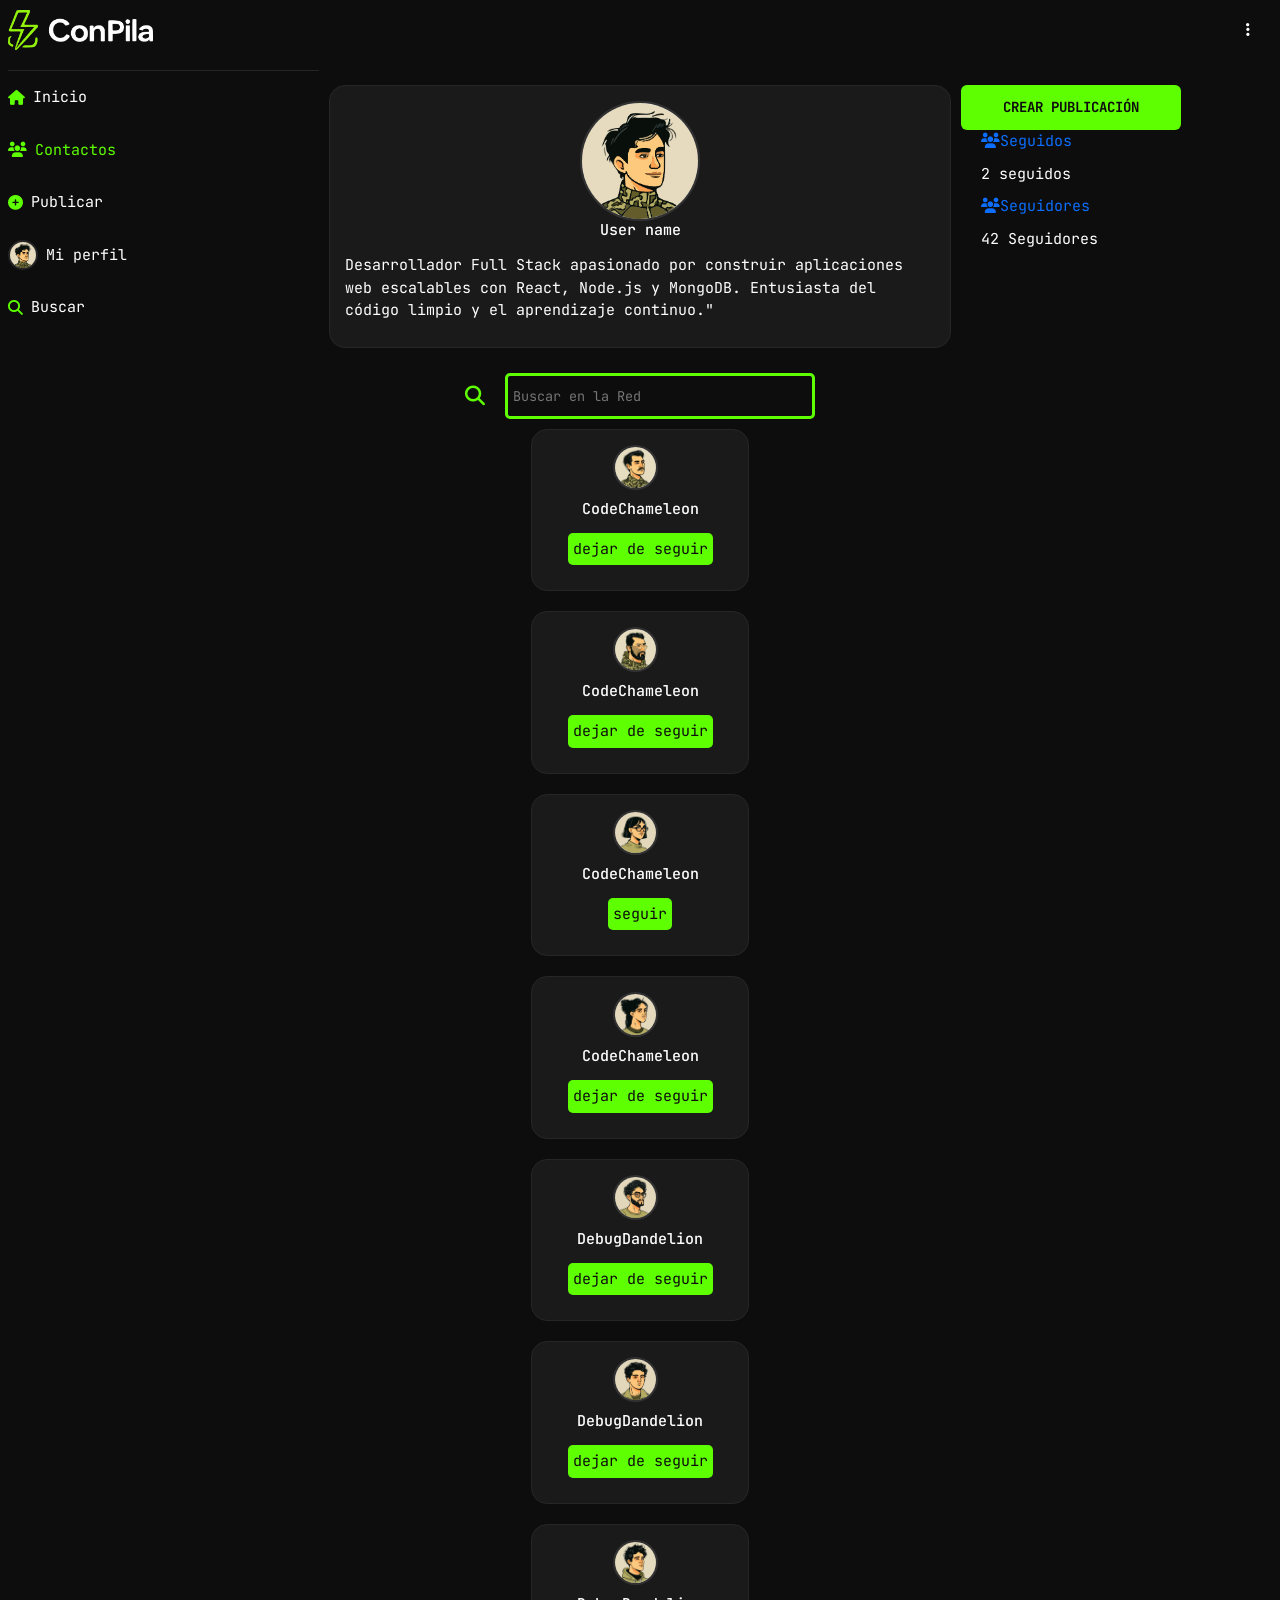
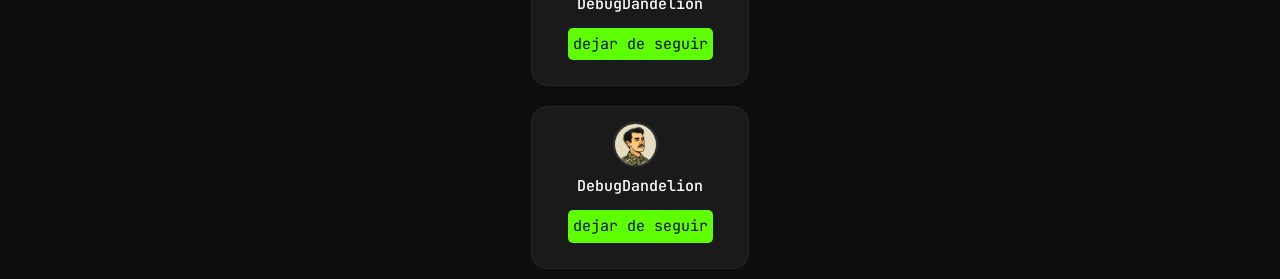
==== contacts.html @ 33eae32e "Estilo, centrado de los elementos i e input de la clase search-bar en contacts" ====
<!doctype html>
<html lang="es">
  <head>
    <meta charset="UTF-8" />
    <meta name="viewport" content="width=device-width, initial-scale=1.0" />

  <!-- Bootstrap -->
  <link rel="stylesheet" href="css/reset.css">
  <link rel="stylesheet" href="https://cdn.jsdelivr.net/npm/bootstrap@5.3.3/dist/css/bootstrap.min.css" />
  <link rel="stylesheet" href="css/style.css" />
  <title>Contactos</title>
  
  </head>
  <body class="container components">
    <header class="header" id="grid-header">
      <div class="header-logo logo">
        <img src="images/logo_horizontal.png" alt="logo" />
      </div>
      <div class="menu-container dropdown">
        <button
          class="menu"
          type="button"
          id="dropdownMenuButton1"
          data-bs-toggle="dropdown"
          aria-expanded="false"
        >
          <i class="fa-solid fa-ellipsis-vertical"></i>
        </button>
        <ul
          class="dropdown-menu dropdown-menu-dark"
          aria-labelledby="dropdownMenuButton1"
        >
          <li><a class="dropdown-item" href="index.html">Cerrar sesión</a></li>
        </ul>
      </div>
    </header>

    <aside class="aside" id="grid-aside">
      <div>
        <button
          class="new-post" id="hidden-new-post"
          data-bs-toggle="modal"
          data-bs-target="#createPostModal"
        >
          Crear publicación
        </button>
      </div>
      <div class=" followers-banner">
        <ul>
          <li>
            <a href="contacts.html">
              <i class="fa-solid fa-users"></i>Seguidos</a
            >
            <p>2 seguidos</p>
          </li>
          <li>
            <a href="contacts.html">
              <i class="fa-solid fa-users"></i>Seguidores</a
            >
            <p>42 Seguidores</p>
          </li>
        </ul>
      </div>
    </aside>
    <main class="container-components" id="grid-main">
      <section class="profile-header">
        <div class="profile-avatar-large">
          <img class="profile-avatar avatar-profile" src="images/avatar 1.png" alt="avatar" />
        </div>
        <h4 class="user-name">User name</h4>
        <p class="user-bio">
          Desarrollador Full Stack apasionado por construir aplicaciones web
          escalables con React, Node.js y MongoDB. Entusiasta del código limpio
          y el aprendizaje continuo."
        </p>
      </section>

      <section class="search-users">
        <div class="search-bar">
          <i class="fa-solid fa-magnifying-glass"></i>
          <input  type="text" placeholder="Buscar en la Red" />
        </div>
      </section>

      <section class="following-list">
        <div class="user-card card-post">
          <div class="user-img-name">
            <img class="profile-avatar avatar-user-card" src="images/avatar 2.png" alt="avatar" />
            <h4 class="user-name">CodeChameleon</h4>
          </div>
          <button class="btn-unfollow ">dejar de seguir</button>
        </div>
        <div class="user-card card-post">
          <div class="user-img-name">
            <img class="profile-avatar avatar-user-card" src="images/avatar 3.png" alt="avatar" />
            <h4 class="user-name">CodeChameleon</h4>
          </div>
          <button class="btn-unfollow">dejar de seguir</button>
        </div>
        <div class="user-card card-post">
          <div class="user-img-name">
            <img class="profile-avatar avatar-user-card" src="images/avatar 4.png" alt="avatar" />
            <h4 class="user-name">CodeChameleon</h4>
          </div>
          <button class="btn-follow">seguir</button>
        </div>
        <div class="user-card card-post">
          <div class="user-img-name">
            <img class="profile-avatar avatar-user-card" src="images/avatar 5.png" alt="avatar" />
            <h4 class="user-name">CodeChameleon</h4>
          </div>
          <button class="btn-unfollow">dejar de seguir</button>
        </div>
        <div class="user-card card-post">
          <div class="user-img-name">
            <img class="profile-avatar avatar-user-card" src="images/avatar 6.png" alt="avatar" />
            <h4 class="user-name">DebugDandelion</h4>
          </div>
          <button class="btn-unfollow">dejar de seguir</button>
        </div>
        <div class="user-card card-post">
          <div class="user-img-name">
            <img class="profile-avatar avatar-user-card" src="images/avatar 7.png" alt="avatar" />
            <h4 class="user-name">DebugDandelion</h4>
          </div>
          <button class="btn-unfollow">dejar de seguir</button>
        </div>
        <div class="user-card card-post">
          <div class="user-img-name">
            <img class="profile-avatar avatar-user-card" src="images/avatar 8.png" alt="avatar" />
            <h4 class="user-name">DebugDandelion</h4>
          </div>
          <button class="btn-unfollow">dejar de seguir</button>
        </div>
        <div class="user-card card-post">
          <div class="user-img-name">
            <img class="profile-avatar avatar-user-card" src="images/avatar 2.png" alt="avatar" />
            <h4 class="user-name">DebugDandelion</h4>
          </div>
          <button class="btn-unfollow">dejar de seguir</button>
        </div>
      </section>
    </main>
    <nav class="nav-bar" id="grid-navbar">
      <ul class="nav-bar-list">
        <li>
          <a href="home.html">
            <i class="fa-solid fa-house"></i>
            <span class="navbar-text">Inicio</span>
          </a>
        </li>
        <li class="active">
          <a href="contacts.html">
            <i class="fa-solid fa-users"></i>
            <span class="navbar-text">Contactos</span>
          </a>
        </li>

        <li>
          <button
            class="new-post"  
            data-bs-toggle="modal"
            data-bs-target="#createPostModal"
          >
            <i class="fa-solid fa-circle-plus"></i>
            <span class="navbar-text">Publicar</span>
          </button>
        </li>
        <li>
          <a href="profile.html">
            <img
              class="profile-avatar avatar-navbar"
              src="images/avatar 1.png"
              alt="Imagen perfil"
            />
            <span class="navbar-text">Mi perfil</span></a
          >
        </li>
        <li>
          <a href="search.html">
            <i class="fa-solid fa-magnifying-glass"></i>
            <span class="navbar-text">Buscar</span>
          </a>
        </li>
      </ul>
    </nav>
    <!--Modal-->
    <div
      class="modal fade"
      id="createPostModal"
      tabindex="-1"
      aria-hidden="true"
    >
      <div class="modal-dialog modal-md modal-dialog-centered">
        <div class="modal-content cp-modal-box p-4 rounded-3">
          <div
            class="modal-header border-0 pb-0 flex-column align-items-start position-relative"
          >
            <h2 class="modal-title h5 fw-bold m-0 text-uppercase">
              Crear nueva publicación
            </h2>

            <button
              type="button"
              class="btn-close btn-close-white position-absolute top-0 end-0 m-1"
              data-bs-dismiss="modal"
              aria-label="Close"
            ></button>
          </div>

          <div class="modal-body px-0 pb-0">
            <div class="mb-3">
              <input
                type="text"
                class="form-control cp-input p-3 rounded-2"
                placeholder="Escribe tu título"
              />
            </div>

            <div class="mb-3">
              <textarea
                class="form-control cp-input p-3 rounded-2"
                placeholder="¿Qué quieres compartir?"
                rows="5"
              ></textarea>
            </div>

            <div class="mb-3">
              <div class="cp-file-wrapper">
                <input
                  type="file"
                  id="file-upload"
                  class="form-control cp-file-input"
                  accept="image/*"
                  multiple
                />

                <div class="cp-file-overlay rounded-2">
                  <i class="fa-solid fa-image me-2"></i> Foto
                </div>
              </div>

              <div id="preview-container" class="d-none mt-3 text-center">
                <img
                  id="image-preview"
                  src=""
                  alt="Previsualización"
                  class="img-fluid rounded-2 border"
                  style="
                    max-height: 180px;
                    border-color: var(--cp-border) !important;
                  "
                />
              </div>
            </div>

            <button
              type="button"
              class="btn cp-btn-submit w-100 fw-bold py-3 rounded-2 mt-2"
            >
              PUBLICAR
            </button>
          </div>
        </div>
      </div>
    </div>

    <!--Links modal bootstrap-->
    <script src="https://cdn.jsdelivr.net/npm/bootstrap@5.3.3/dist/js/bootstrap.bundle.min.js"></script>
    <script src="js/modal-preview.js"></script>
  </body>
</html>
---- css/style.css ----
@import url('https://fonts.googleapis.com/css2?family=JetBrains+Mono:wght@300;400;600;700&display=swap');
@import url('https://cdnjs.cloudflare.com/ajax/libs/font-awesome/6.4.2/css/all.min.css');

* {
 margin: 0; 
 padding: 0;
 box-sizing: border-box;
 list-style: none;
 list-style-type: none;
 /*outline: 1px solid red !important;*/

}

:root {
    --cp-green: #5EFF00;
    --cp-charcoal: #1A1A1A;
    --cp-black: #0D0D0D;
    --cp-grey: #A0A0A0;
    --cp-white: #FFFFFF;
    --cp-border: #262626;

}

html {
    font-size: 62.5%;
}


h1 { 
    font-size: 3rem; 
}

h2 { 
    font-size: 2.5rem; 
}

h3 { 
    font-size: 2rem; 
}

h4 { 
    font-size: 1.5rem; 
}

h5 { 
    font-size: 1rem; 
}

p { 
    margin-top: 10px;
    margin-bottom: 10px;
    font-size: 1.5rem;
}


small {
    font-size: 0.85rem;
}


body {
    background-color: var(--cp-black);
    color: var(--cp-white);
    font-family: 'JetBrains Mono', monospace;
    line-height: 1.5;    

}


.container {
    
    width: 100%;
    min-height: 100vh;
    margin: 0 auto;
    background-color: var(--cp-black); 
    display: flex;
    flex-direction: column;
  
}

.followers-banner.page-home {
    display: none;
}



.header {
    align-items: center;
    width: 100%;
    display: flex;
    justify-content: space-between;
    margin: 1rem 0;
}

        


label, input {
    font-size: 1.35rem;
}

button {
    background: none;
    border: none;
    font-family: inherit;
    cursor: pointer;
    color: inherit;
    font-size: 1.5rem;
}

a {
    text-decoration: none;
    font-size: 1.5rem;
}

.login, .register-link {
    display: flex;
    flex-direction: column;
    align-items: center;
}

#loginForm {
    display: flex;
    flex-direction: column;
}

.register-link {
    display: flex;
    align-items: center;
    min-width: 245px;
}

.input-group {
    display: flex;
    flex-wrap: nowrap;
    align-items: center;
    margin-bottom: 1.5rem;
    padding: 0.5rem 1rem;
    background-color: var(--cp-black);
    border: solid 1px var(--cp-green);
    border-radius: 4px;   
}

.input-group > i {
    color: var(--cp-green);

}

.input-group input {
    flex: 1;
    background-color: inherit;
    color: var(--cp-white);
    border: none;
    margin-left: 1rem;
}

.register-input-text-color {
    color: var(--cp-white);
}

.conpila_password-container {
    justify-content:space-between;
}

.button-container {
    display: flex;
    justify-content: center;
}

.button-submit{
    display: block;
    width: 60%;
    align-self: center;
    text-align: center;
    background-color: var(--cp-green);
    color: var(--cp-black);
    border-radius: 5px;
    padding: 0.5rem;
    margin: 1rem auto;
}

.button-disabled {
    opacity: 0.6;
    cursor: not-allowed;
}

.menu-container {
    display: flex;
    justify-content: center;
    width: 50px;
    border-radius: 4px;
}

.menu-container:hover {
    background-color: var(--cp-border);
}

.dropdown-menu {
    background-color: var(--cp-black);
}
.dropdown-menu:hover {
    background-color: var(--cp-border);
}

.dropdown-item:hover, .dropdown-item:focus {
    background-color: var(--cp-border);
    color: var(--cp-white);
}
#image-profile-user{
    width: 15rem;
    height: 15rem;
}

.profile-header{
    display: flex;
    flex-direction: column;
    align-items: center;
    background-color: var(--cp-charcoal);
    border: 1px solid var(--cp-border);
    border-radius: 16px;
    padding: 1.5rem;
    margin-top: 1.5rem;
    margin-bottom: 2.5rem;

}

.profile-avatar {
    width: 100%;
    border-radius: 50%;
}

#hidden-new-post{
    display: none;
}

.navbar-text {
    display: none;
    font-family: 'JetBrains Mono', monospace;
    white-space: nowrap;
}



.desktop-logo {
    display: none;
}

.mobile {
    display: flex;
}

.nav-bar {
    display: flex;
    width: 100%;
    justify-content: center;
    flex-direction: row;
    align-items: center;
    position: fixed;
    left: 0;
    right: 0;
    bottom: 0;
    background-color: var(--cp-black);
    border-top: 1px solid var(--cp-border);
}

.nav-bar-list {
    width: 100%;
    display: flex;
    flex-direction: row;
    align-items: center;
    justify-content: center;
    margin: 0;
    padding: 0;
    
}

.nav-bar-list i {
    color: var(--cp-green);
}

.nav-bar li a, .nav-bar li button {
    color: var(--cp-white);
}

.nav-bar li {
    display: flex;
    width: 100%;
    justify-content: center;
    margin: 1rem;
}

/* --- NAVBAR ACTIVE--- */
.nav-bar .nav-bar-list li.active a,
.nav-bar .nav-bar-list li.active button {
    color: var(--cp-green);
}

.nav-bar .nav-bar-list li.active a i,
.nav-bar .nav-bar-list li.active button i {
    color: var(--cp-green);
}


#grid-header {
    grid-area: header;
}

#grid-navbar {
    grid-area: navbar;
}

#grid-main {
    grid-area: main;
}

#grid-aside {
    grid-area: aside;
}
.card-post {
    background-color: var(--cp-charcoal);
    border: 1px solid var(--cp-border);
    border-radius: 16px;
    padding: 1.5rem;
    margin-top: 1.5rem;
    margin-bottom: 2.5rem;
    display: flex;
    flex-direction: column;
}

.post-text, .post-content{
    display: flex;
    flex-direction: column;
}

.see-more-container{
    display: flex;
    flex-direction: column;
}

.see-more-button{
    display:flex;
    justify-content: flex-end;   
}

.following-list {
    display: flex;
    flex-direction: column;
    justify-content: center;
    align-items: center;
}

/*REVISAR ESTA PARTE*/

.user-card {
    display: flex;
    flex-direction: column;
    flex-wrap: nowrap;
    align-items: center;
    justify-content: center;
    margin: 1rem;
    width: 35%;
}

/*REVISAR ESTA PARTE*/

 .user-card .btn-unfollow, .user-card .btn-follow  {
    display: block;
    align-self: center;
    text-align: center;
    background-color: var(--cp-green);
    color: var(--cp-black);
    border-radius: 5px;
    padding: 0.5rem;
    margin: 1rem auto;
    flex-wrap: nowrap;
    
}

.user-img-name {
    display: flex;
    flex-direction: column;
    align-items: center;
}
    
.user-img-name-date{
    
    display: flex;
    flex-direction: row;
    align-items: center;
    justify-content: flex-start;
    gap: auto;   
}

.comment-input{
    display: flex;
    align-items: center;
    margin: 1rem 0.5rem 2rem;
}

.reactions {
    display: flex;
    flex-direction: row;
    justify-content: space-between;
    align-items: center;

}

.reaction-like, .reaction-dislike{
    display: ruby;
}


.reactions button {
    transition: transform 0.25s ease;
}


.reactions button:hover {
    transform: scale(1.2);
}
.card-comment {
    background-color: rgba(13, 13, 13, 0.5); /* Variación de var(--cp-black) para contraste interno */
    border: 1px solid var(--cp-border);
    border-radius: 10px;
    padding: 1,5rem;
    display: flex;
    flex-direction: column;
    gap: 1rem;
    margin: 0.5rem;
    padding: 1.5rem;
}

.card-comment .user-img-name-date {
    display: flex;
    align-items: center;
    gap: 12px;
}

.card-comment .user-row {
    display: flex;
    flex-direction: row;
    align-items: center;
    gap: 8px;
}





.card-comment .user-name {
    font-size: 1.3rem;
    color: var(--cp-green);
    font-weight: 600;
    margin: 0;
}

.post-user-info{
    display: flex;
    flex-direction: row;
    align-items: center;
    justify-content: space-between;
    width: 100%;

}

.publication-date {
    margin: 0;
    text-align: right;
}


/* Contact: SEARCH-USERS*/

.search-bar {
    
    display: flex;
    justify-content: center;
    gap: 2rem ;
    align-items: center;
       
}
.search-bar input {
    padding: 1rem 0.5rem;
    background-color: var(--cp-black);
    border: solid var(--cp-green);
    border-radius: 0.5rem;
    width: 100%;
    max-width: 31rem;
}

.search-bar i {
    color: var(--cp-green);
    font-size: 2rem;
}



    @media (min-width: 768px) {

    .container {
        flex-direction: row;
    } 
    .logo, .login, .register {
        width: 50%;
    }
    #hidden-new-post{
    display: unset;
    }

    .followers-banner {
    display: unset;
    }
    .nav-bar {
        align-items: start;
        position: unset;
    }

    .nav-bar-list {
        width: 100%;
        display: flex;
        flex-direction: column;
        align-items: center;
    }

    .nav-bar li {
        display: flex;
        width: 100%;
    }

    .nav-bar li > a, .nav-bar li > button {
        flex: 1;
        display: flex;
        align-items: center;
        gap: 8px;
    }

    .avatar-navbar {
        width: 16px;
        height: 16px;
    }

    .navbar-text {
        display: inline;
    }

    .desktop-logo {
        display: flex;
    }

    .mobile {
        display: none;
    }

   

    .components {
        display: grid;
        grid-template-areas: 
            "header header header"
            "navbar main aside";
            
        grid-template-columns: 3fr 6fr 3fr;
        grid-template-rows: auto 1fr;
        min-height: 100vh;
        max-width: 100%;
        gap: 10px;
        
    }

    .header {
        display: flex;
        justify-content: space-between;
    }

    .aside .new-post {
    display: block;
    width: 100%;
    max-width: 220px;
    background-color: var(--cp-green);
    color: var(--cp-black);
    font-size: 1.4rem;
    font-weight: 700;
    text-transform: uppercase;
    padding: 12px 20px;
    border-radius: 6px;
    margin-top: 1.5rem;
    margin-left: auto;
    margin-right: auto;
    transition: all 0.3s ease;
}

.aside .new-post:hover {
        filter: brightness(1.15);
        box-shadow: 0 0 15px rgba(94, 255, 0, 0.6);
        transform: translateY(-2px);
    }

}

    
    /* ==========================================================================
   MODAL STYLES
   ========================================================================== */

.cp-modal-box { 
        background-color: var(--cp-charcoal); 
        border: 1px solid var(--cp-border); 
    }
    
    .cp-input, .cp-input:focus { 
        background-color: var(--cp-black); 
        color: var(--cp-white); 
        border: 1px solid var(--cp-border); 
        resize: none; 
        box-shadow: none; 
    }
    
    .cp-input:focus { 
        border-color: var(--cp-grey); 
    }
    
    .cp-input::placeholder { 
        color: var(--cp-white); 
        opacity: 0.7; 
    }

    .cp-btn-submit { 
        background-color: var(--cp-green); 
        color: var(--cp-black); 
        border: none; 
        transition: all 0.2s ease; 
    }
    
    .cp-btn-submit:hover { 
        filter: brightness(1.15); 
        box-shadow: 0 0 15px rgba(94, 255, 0, 0.6); 
    }

    .cp-file-wrapper { 
        position: relative; 
        width: 100px; 
        height: 30px; 
    }
    
    .cp-file-input, .cp-file-overlay { 
        position: absolute; 
        top: 0; 
        left: 0; 
        width: 100%; 
        height: 100%; 
    }
    
    .cp-file-input { 
        opacity: 0; 
        cursor: pointer; 
        z-index: 2; 
    }
    
    .cp-file-overlay { 
        background-color: #222222; 
        border: 1px solid var(--cp-border); 
        z-index: 1; 
    }
    
    .cp-file-wrapper:hover .cp-file-overlay { 
        background-color: var(--cp-border); 
    }

    .cp-preview-item { 
        position: relative; 
        display: inline-flex; 
        vertical-align: top; 
    }
    
    .cp-btn-delete-img { 
        position: absolute; 
        top: -5px; 
        right: -5px; 
        background-color: var(--cp-charcoal); 
        border: 1px solid var(--cp-border); 
        border-radius: 50%; 
        width: 22px; 
        height: 22px; 
        font-size: 0.75rem; 
        z-index: 10; 
        transition: all 0.2s; 
    }
    
    .cp-btn-delete-img:hover { 
        background-color: var(--cp-green); 
        color: var(--cp-black); 
    }


/* ==========================================================================
   GLOBAL LOGO STYLES
   ========================================================================== */
.logo {
    display: flex;
    align-items: center;
}

.logo img {
    max-width: 100%;
    height: auto;
    display: block;
}

.header .logo img {
    height: 40px;
    width: auto;
    object-fit: contain;
}

/* MOBILE LOGO*/
.mobile.logo img {
    height: 50px;
    width: auto;
    margin: 0 auto;
}

/* DESKTOP LOGO*/
.desktop-logo.logo img {
    max-width: 280px;
    width: 100%;
    height: auto;
    margin: 0 auto;
}

.developer-logo {
    height: 100px;
    width: auto;
}

/* logo mobile developer */
.desktop-logo {
    display: none;
}

/* logo desktop developer */
@media (min-width: 768px) {
    .mobile.logo {
        display: none;
    }
    .desktop-logo {
        display: flex;
    }
}


/* ==========================================
   Splash Screen (Loading Display)
   ========================================== */
#splash-screen {
    position: fixed;
    top: 0;
    left: 0;
    width: 100vw;
    height: 100vh;
    background-color:var(--cp-black);
    justify-content: center;
    align-items: center;
    z-index: 9999;
}

.splash-content {
    text-align: center;
}

.splash-logo {
    max-width: 150px;
    animation: pulse 2s infinite ease-in-out;
}



/* Loading Indicator*/
.spinner {
    margin: 20px auto 0;
    width: 30px;
    height: 30px;
    border: 3px solid #f3f3f3;
    border-top: 3px solid var(--cp-green);
    border-radius: 50%;
    animation: spin 1s linear infinite;
}

@keyframes spin {
    0% { transform: rotate(0deg); }
    100% { transform: rotate(360deg); }
}


/* ==========================================
   Login Logo Green Glow Hover Effect
   ========================================== */

.login-logo {
    max-width: 150px;
    cursor: pointer;
    transition: filter 0.4s ease, transform 0.4s ease; 
}
.login-logo:hover {
    filter: drop-shadow(0 0 10px var(--cp-green)) drop-shadow(0 0 25px var(--cp-green));  
}

/* ==========================================
   BASE STYLES FOR ALL AVATARS
   ========================================== */
.profile-avatar {
    object-fit: cover; 
    border-radius: 50%; 
    border: 2px solid rgba(255, 255, 255, 0.1); 
    display: inline-block;
}

.avatar-navbar {
    width: 30px ;
    height: 30px ;
}

.avatar-post {
    width: 80px;
    height: 80px;
    margin-right: 12px; 
    transition: transform 0.2s ease;
}

.avatar-post:hover {
    transform: scale(1.05); 
}

.avatar-comment {
    width: 80px;
    height: 80px;
    margin-right: 8px;
}

.avatar-profile {
    width: 120px;
    height: 120px;
}

.avatar-user-card {
    width: 4.5rem;
    height: 4.5rem;
    margin-right: 1rem;
    margin-bottom: 1rem;
}
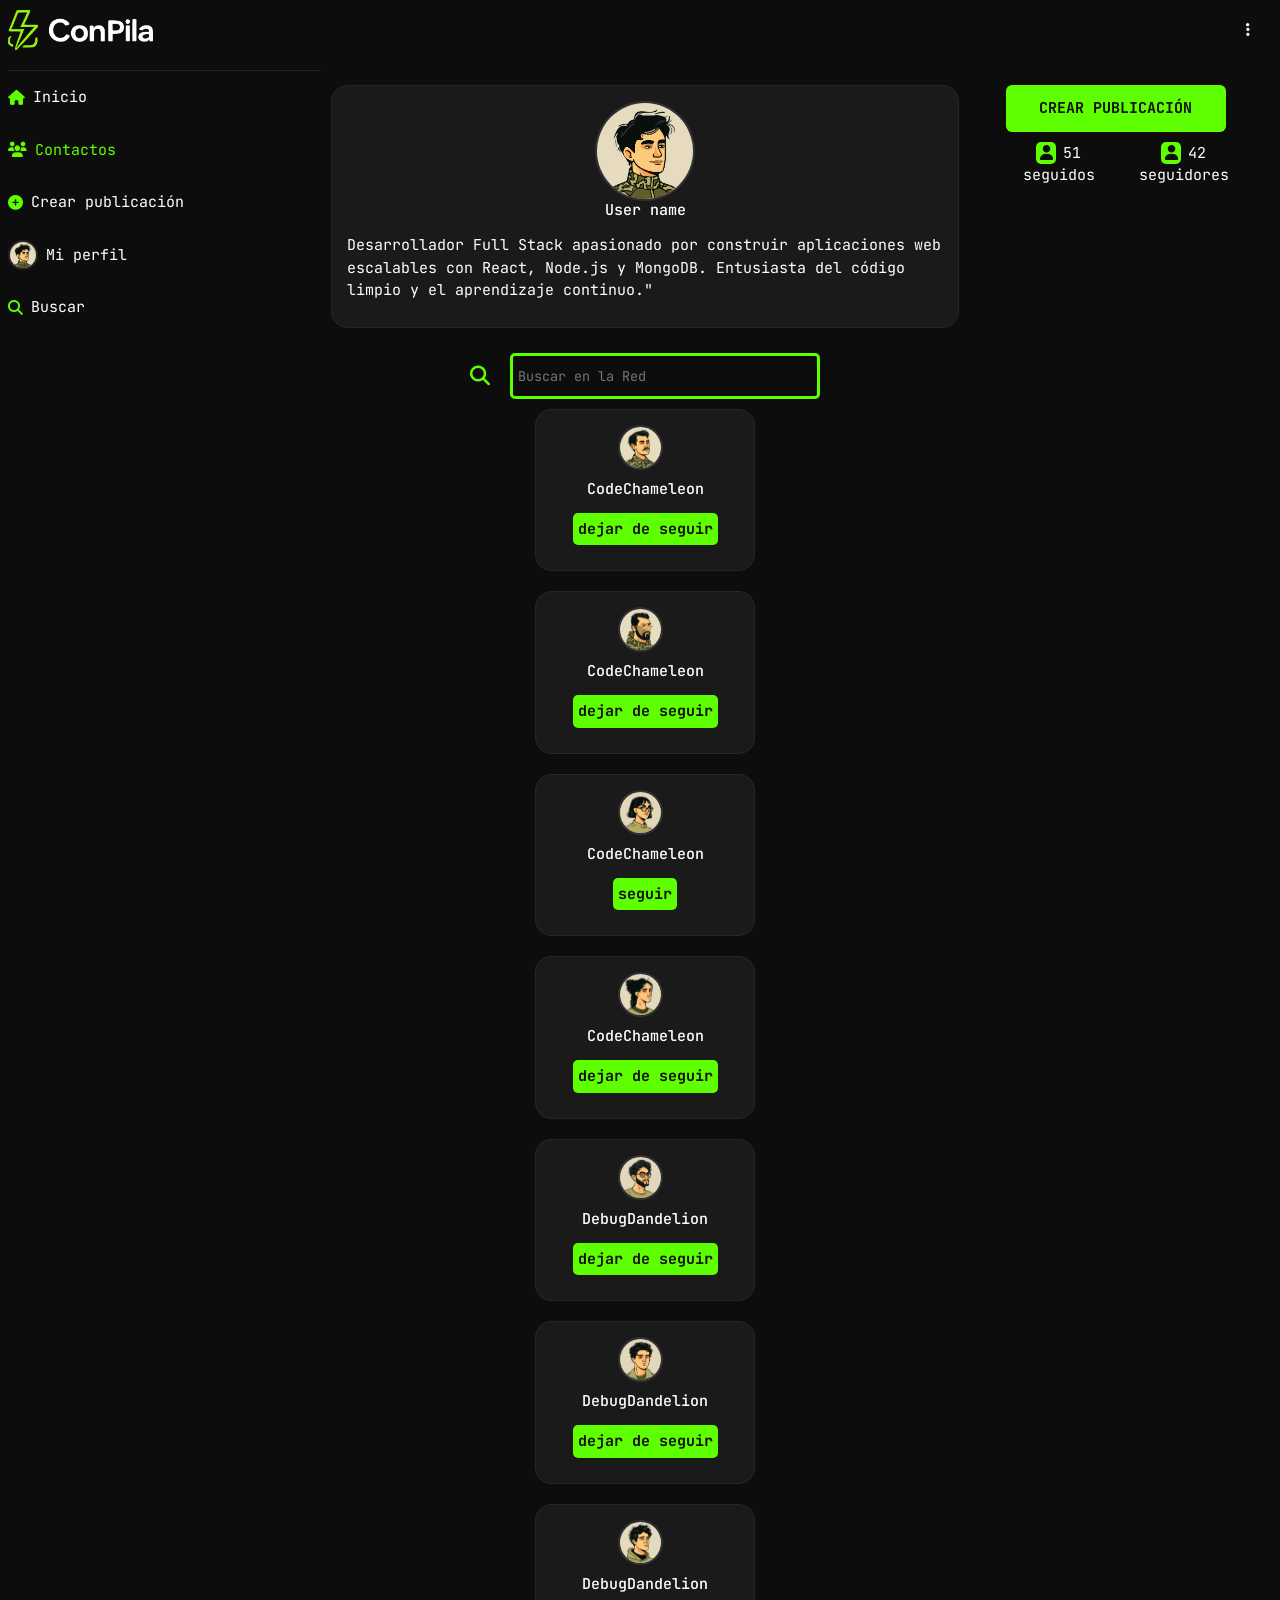
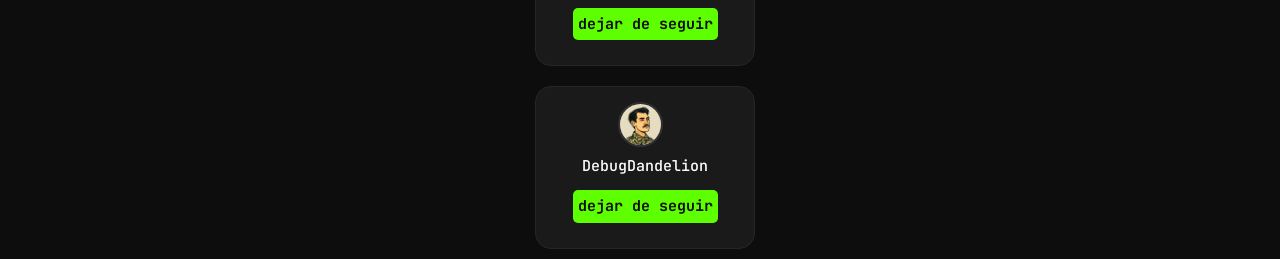
==== commit 4d7592c2: "Se resuelven conflictos al integrar la development, solo aceptar lo que viene y mis cambios" ====
--- a/contacts.html
+++ b/contacts.html
@@ -35,37 +35,11 @@
       </div>
     </header>
 
-    <aside class="aside" id="grid-aside">
-      <div>
-        <button
-          class="new-post" id="hidden-new-post"
-          data-bs-toggle="modal"
-          data-bs-target="#createPostModal"
-        >
-          Crear publicación
-        </button>
-      </div>
-      <div class=" followers-banner">
-        <ul>
-          <li>
-            <a href="contacts.html">
-              <i class="fa-solid fa-users"></i>Seguidos</a
-            >
-            <p>2 seguidos</p>
-          </li>
-          <li>
-            <a href="contacts.html">
-              <i class="fa-solid fa-users"></i>Seguidores</a
-            >
-            <p>42 Seguidores</p>
-          </li>
-        </ul>
-      </div>
-    </aside>
     <main class="container-components" id="grid-main">
+
       <section class="profile-header">
         <div class="profile-avatar-large">
-          <img class="profile-avatar avatar-profile" src="images/avatar 1.png" alt="avatar" />
+          <img class="profile-avatar avatar-contacts-page" src="images/avatar 1.png" alt="avatar" />
         </div>
         <h4 class="user-name">User name</h4>
         <p class="user-bio">
@@ -75,6 +49,37 @@
         </p>
       </section>
 
+      <section class="followers" id="grid-section-followers">
+        <div>
+          <button
+            class="new-post" id="hidden-new-post"
+            data-bs-toggle="modal"
+            data-bs-target="#createPostModal"
+          >
+            CREAR PUBLICACIÓN
+          </button>
+        </div>
+        <ul class="followers-banner">
+          <li>
+            <a class="followers-counter label-followers" href="contacts.html">
+              <span class="number-of-followers">
+                <i class="fa-solid fa-user"></i>51
+              </span>
+              <span class="label-followers">seguidos</span>
+            </a
+            >
+          </li>
+          <li>
+            <a class="followers-counter" href="contacts.html">
+              <span class="number-of-followers label-followers">
+                <i class="fa-solid fa-user"></i>42
+              </span>
+              <span class="label-followers">seguidores</span>
+            </a
+            >
+          </li>
+        </ul>
+      </section>
       <section class="search-users">
         <div class="search-bar">
           <i class="fa-solid fa-magnifying-glass"></i>
@@ -141,6 +146,7 @@
         </div>
       </section>
     </main>
+
     <nav class="nav-bar" id="grid-navbar">
       <ul class="nav-bar-list">
         <li>
@@ -163,7 +169,7 @@
             data-bs-target="#createPostModal"
           >
             <i class="fa-solid fa-circle-plus"></i>
-            <span class="navbar-text">Publicar</span>
+            <span class="navbar-text">Crear publicación</span>
           </button>
         </li>
         <li>
--- a/css/style.css
+++ b/css/style.css
@@ -78,10 +78,44 @@
   
 }
 
+.followers-banner {
+    display: flex;
+    flex-direction: row;
+    justify-content: space-evenly;
+    margin-top: 1rem;
+}
+
 .followers-banner.page-home {
     display: none;
 }
 
+.followers-counter {
+    display: flex;
+    flex-direction: column;
+    align-items: center;
+    text-decoration: none;
+}
+.number-of-followers{
+    display: flex;
+    width: 4.5rem;
+    justify-content: space-between;
+}
+
+.label-followers {
+    color: var(--cp-white);
+}
+
+.fa-user {
+    background-color: var(--cp-green);
+    color: var(--cp-black);
+    display: flex;
+    justify-content: center;
+    align-items: center;
+    border-radius: 5px;
+    width: 2rem;
+    height: 2.25rem;
+
+}
 
 
 .header {
@@ -103,6 +137,7 @@
     background: none;
     border: none;
     font-family: inherit;
+    font-weight: 700;
     cursor: pointer;
     color: inherit;
     font-size: 1.5rem;
@@ -170,6 +205,7 @@
 .button-submit{
     display: block;
     width: 60%;
+    font-weight: 700;
     align-self: center;
     text-align: center;
     background-color: var(--cp-green);
@@ -236,6 +272,7 @@
 .navbar-text {
     display: none;
     font-family: 'JetBrains Mono', monospace;
+    font-weight: initial;
     white-space: nowrap;
 }
 
@@ -313,9 +350,18 @@
     grid-area: main;
 }
 
-#grid-aside {
-    grid-area: aside;
-}
+#grid-section-user-info {
+    grid-area: user-info;
+}
+
+#grid-section-followers {
+    grid-area: followers;
+}
+
+#grid-section-user-posts {
+    grid-area: user-posts;
+}
+
 .card-post {
     background-color: var(--cp-charcoal);
     border: 1px solid var(--cp-border);
@@ -495,7 +541,7 @@
 
 
 
-    @media (min-width: 768px) {
+@media (min-width: 768px) {
 
     .container {
         flex-direction: row;
@@ -507,9 +553,10 @@
     display: unset;
     }
 
-    .followers-banner {
+    .followers-banner.page-home {
     display: unset;
     }
+
     .nav-bar {
         align-items: start;
         position: unset;
@@ -551,15 +598,13 @@
         display: none;
     }
 
-   
-
     .components {
         display: grid;
         grid-template-areas: 
-            "header header header"
-            "navbar main aside";
+            "header header"
+            "navbar main";
             
-        grid-template-columns: 3fr 6fr 3fr;
+        grid-template-columns: 1fr 3fr;
         grid-template-rows: auto 1fr;
         min-height: 100vh;
         max-width: 100%;
@@ -572,24 +617,30 @@
         justify-content: space-between;
     }
 
-    .aside .new-post {
+    #grid-main {
+        display: grid;
+        grid-template-areas: 
+            "user-info followers"
+            "user-posts followers";
+        grid-template-columns: 2fr 1fr;
+    }
+
+    #hidden-new-post {
     display: block;
     width: 100%;
     max-width: 220px;
     background-color: var(--cp-green);
     color: var(--cp-black);
-    font-size: 1.4rem;
     font-weight: 700;
-    text-transform: uppercase;
     padding: 12px 20px;
     border-radius: 6px;
     margin-top: 1.5rem;
     margin-left: auto;
     margin-right: auto;
     transition: all 0.3s ease;
-}
-
-.aside .new-post:hover {
+    }
+
+    .followers .new-post:hover {
         filter: brightness(1.15);
         box-shadow: 0 0 15px rgba(94, 255, 0, 0.6);
         transform: translateY(-2px);
@@ -809,7 +860,6 @@
    ========================================== */
 .profile-avatar {
     object-fit: cover; 
-    border-radius: 50%; 
     border: 2px solid rgba(255, 255, 255, 0.1); 
     display: inline-block;
 }
@@ -820,8 +870,8 @@
 }
 
 .avatar-post {
-    width: 80px;
-    height: 80px;
+    width: 8rem;
+    height: 8rem;
     margin-right: 12px; 
     transition: transform 0.2s ease;
 }
@@ -837,8 +887,13 @@
 }
 
 .avatar-profile {
-    width: 120px;
-    height: 120px;
+    width: 12rem;
+    height: 12rem;
+}
+
+.avatar-contacts-page {
+    width: 10rem;
+    height: 10rem;
 }
 
 .avatar-user-card {
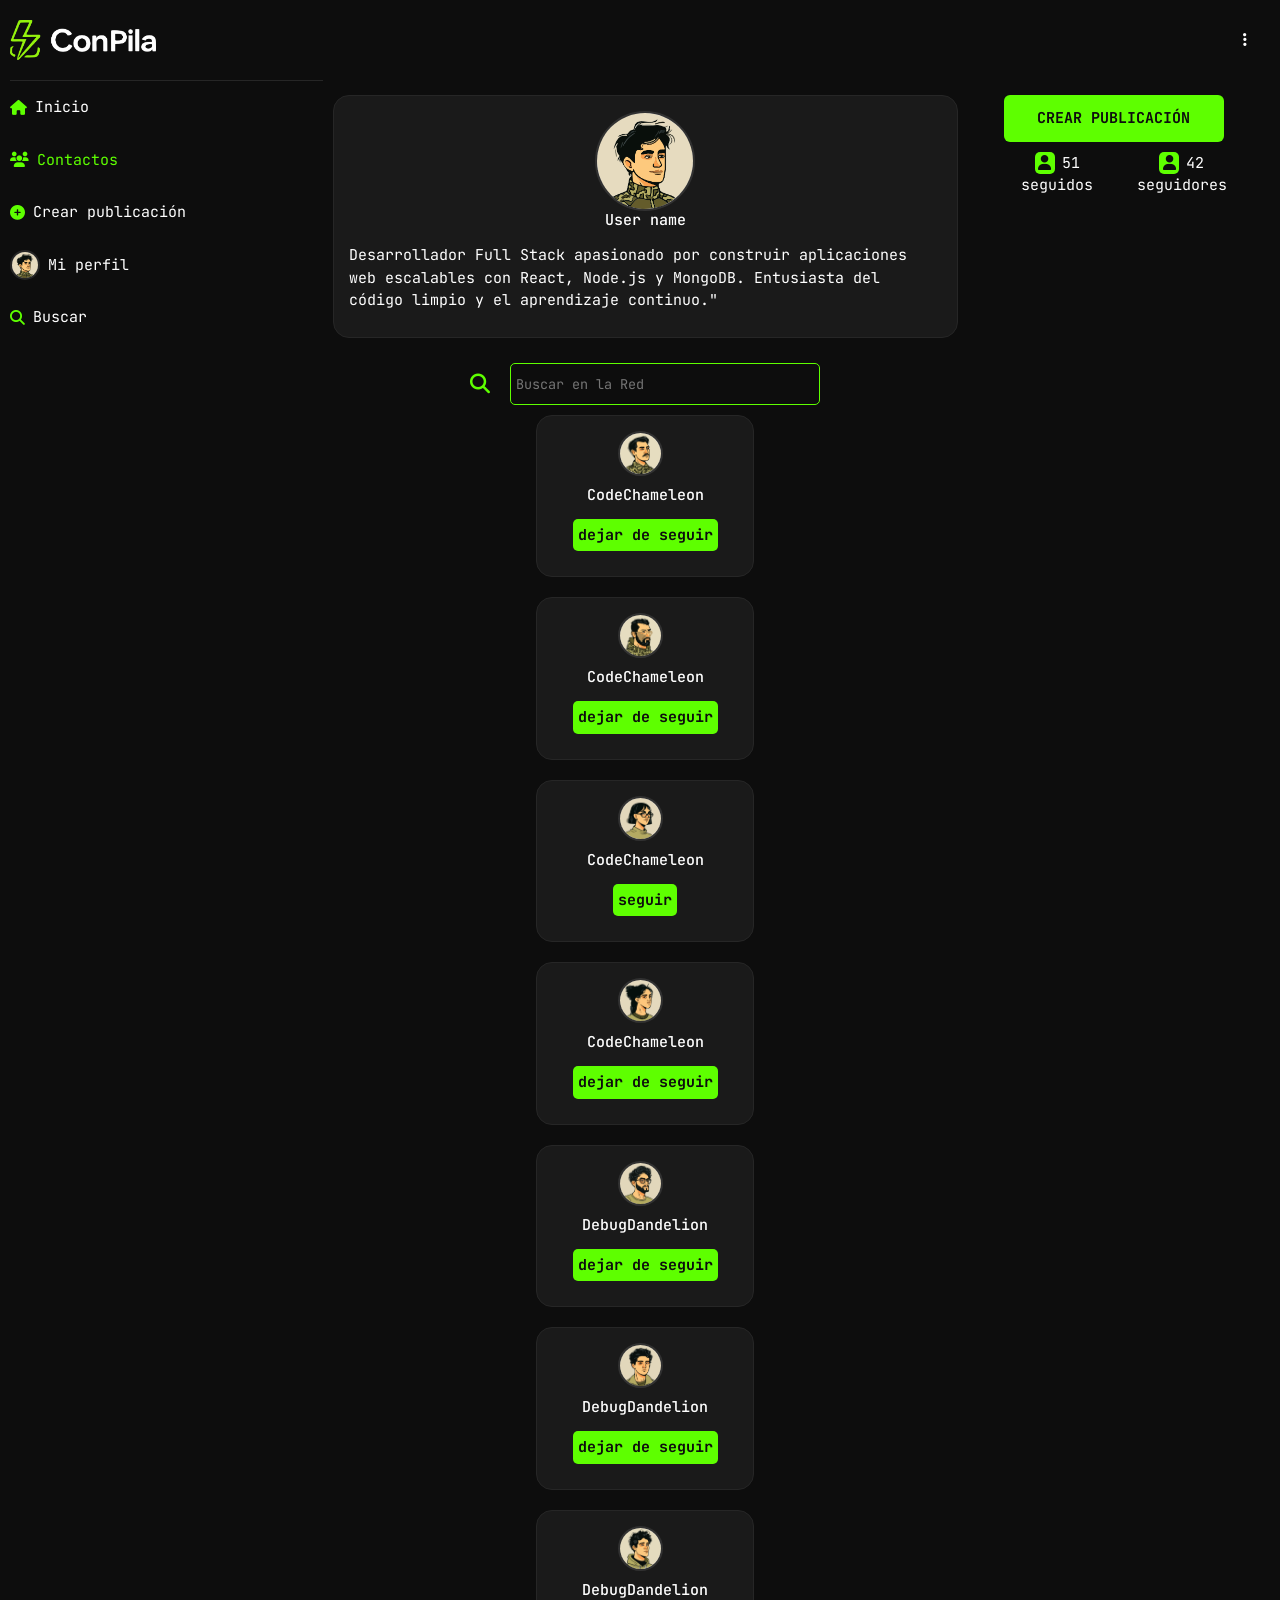
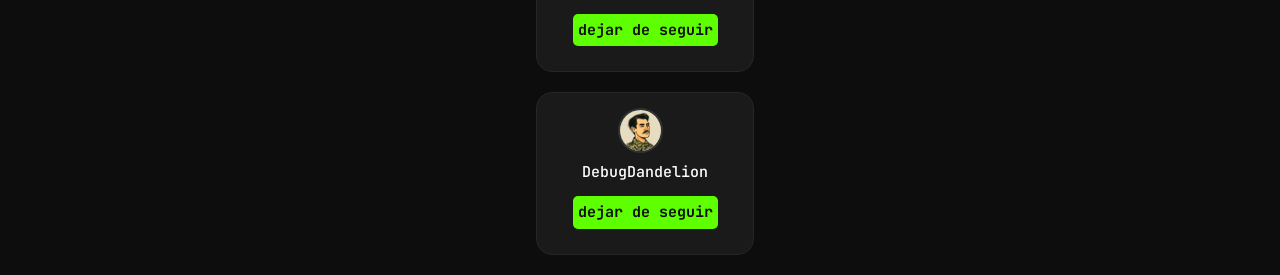
==== commit 60ccffa6: "cambio de container por own-container en todos los archivos" ====
--- a/contacts.html
+++ b/contacts.html
@@ -11,7 +11,7 @@
   <title>Contactos</title>
   
   </head>
-  <body class="container components">
+  <body class="own-container components">
     <header class="header" id="grid-header">
       <div class="header-logo logo">
         <img src="images/logo_horizontal.png" alt="logo" />
--- a/css/style.css
+++ b/css/style.css
@@ -67,7 +67,7 @@
 }
 
 
-.container {
+.own-container {
     
     width: 100%;
     min-height: 100vh;
@@ -75,6 +75,9 @@
     background-color: var(--cp-black); 
     display: flex;
     flex-direction: column;
+    padding: 1rem;
+
+    
   
 }
 
@@ -172,7 +175,7 @@
     margin-bottom: 1.5rem;
     padding: 0.5rem 1rem;
     background-color: var(--cp-black);
-    border: solid 1px var(--cp-green);
+    border: solid 0.1rem var(--cp-green);
     border-radius: 4px;   
 }
 
@@ -528,7 +531,7 @@
 .search-bar input {
     padding: 1rem 0.5rem;
     background-color: var(--cp-black);
-    border: solid var(--cp-green);
+    border: solid 0.1rem var(--cp-green);
     border-radius: 0.5rem;
     width: 100%;
     max-width: 31rem;
@@ -543,7 +546,7 @@
 
 @media (min-width: 768px) {
 
-    .container {
+    .own-container {
         flex-direction: row;
     } 
     .logo, .login, .register {
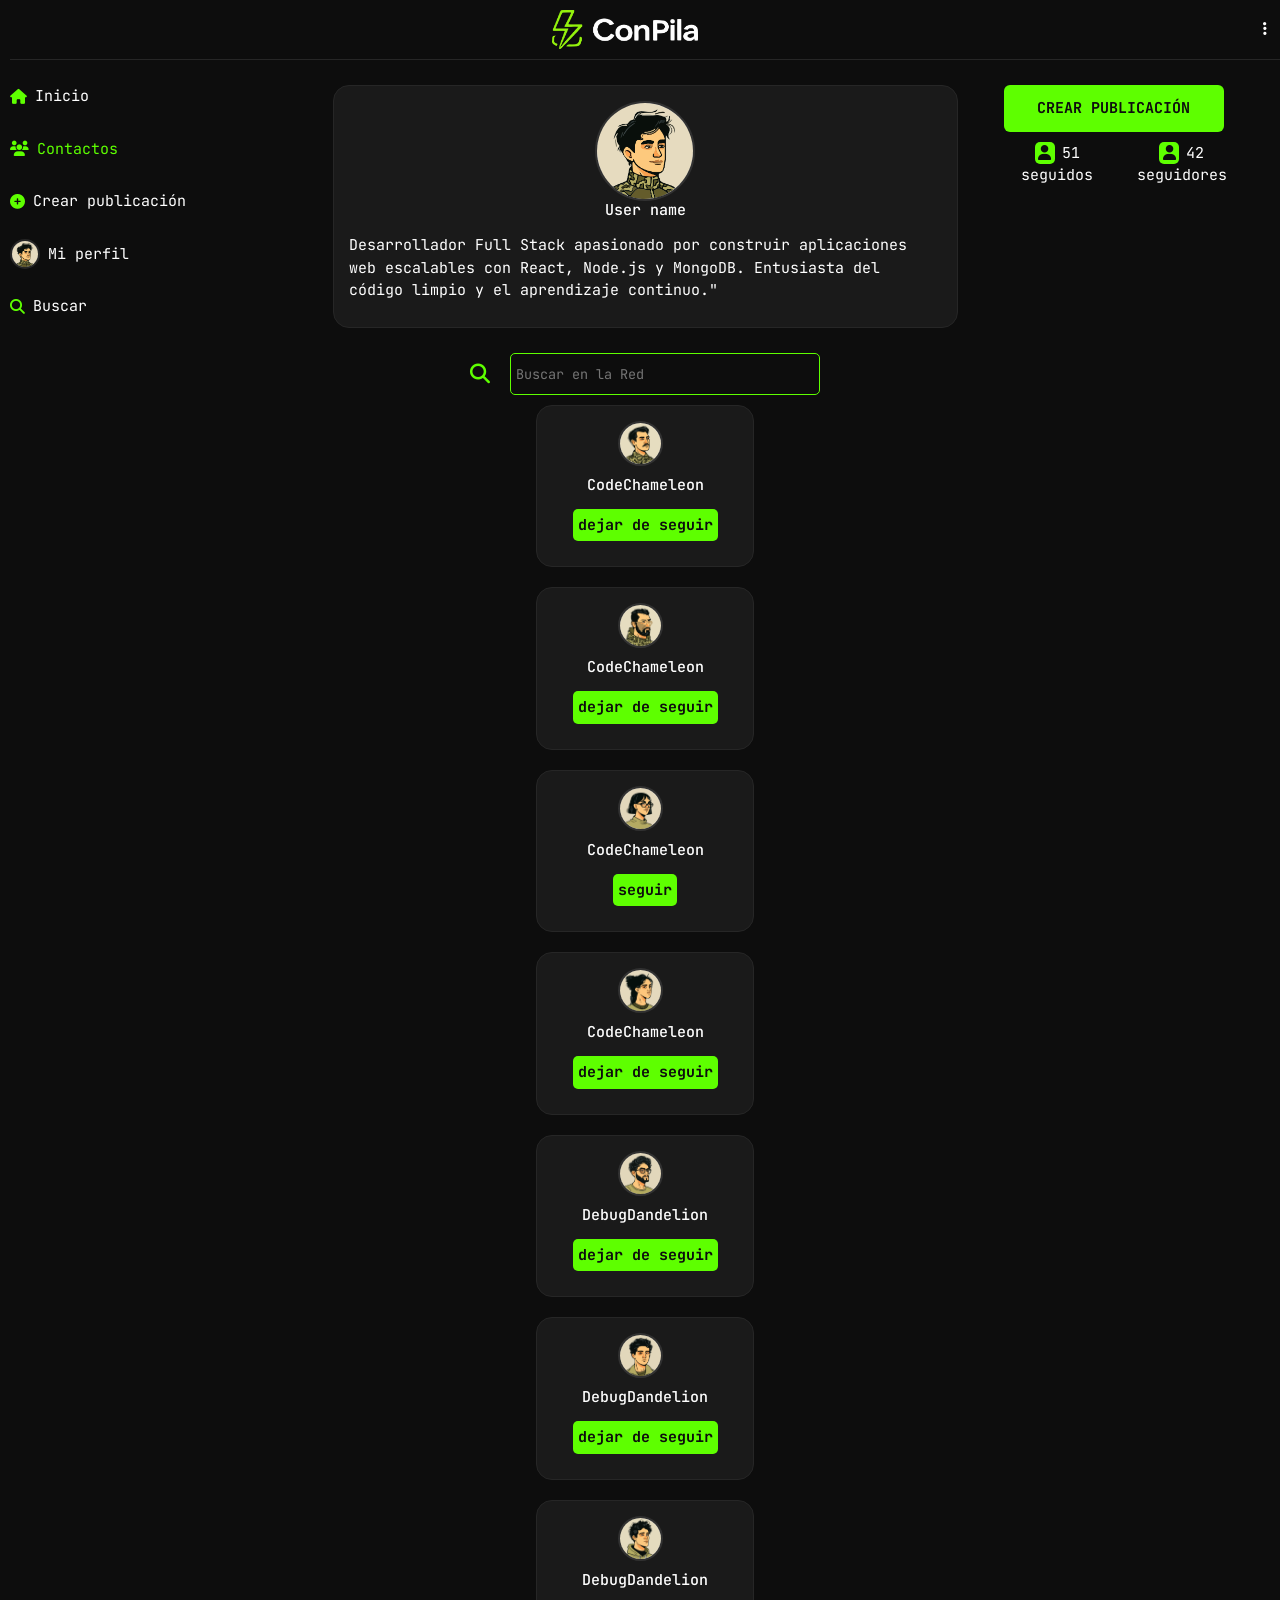
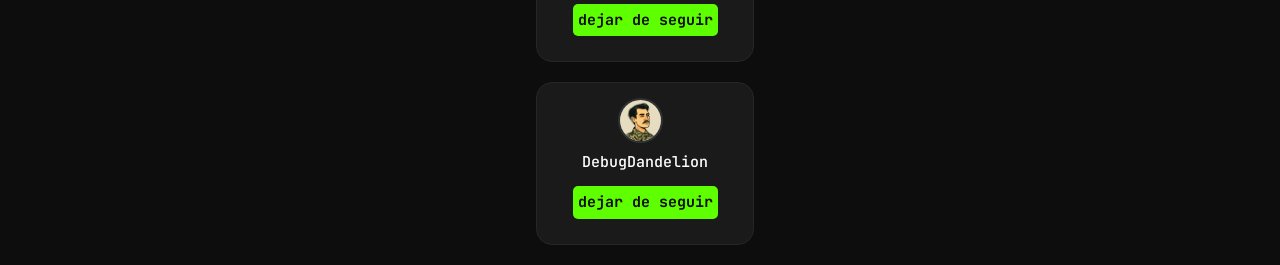
==== commit 650768b3: "Se centra el logo de conpila al medio del navbar" ====
--- a/contacts.html
+++ b/contacts.html
@@ -12,7 +12,9 @@
   
   </head>
   <body class="own-container components">
+
     <header class="header" id="grid-header">
+      <div></div>
       <div class="header-logo logo">
         <img src="images/logo_horizontal.png" alt="logo" />
       </div>
--- a/css/style.css
+++ b/css/style.css
@@ -63,22 +63,27 @@
     color: var(--cp-white);
     font-family: 'JetBrains Mono', monospace;
     line-height: 1.5;    
-
-}
-
+}
 
 .own-container {
     
     width: 100%;
+    height: auto;
     min-height: 100vh;
     margin: 0 auto;
     background-color: var(--cp-black); 
     display: flex;
     flex-direction: column;
-    padding: 1rem;
-
-    
-  
+    padding: 0 1rem 1rem;
+}
+
+#login-screen {
+    width: 100%;
+    min-height: 100vh;
+    display: flex;
+    flex-direction: column;
+    justify-content: center;
+    align-items: center;
 }
 
 .followers-banner {
@@ -120,15 +125,24 @@
 
 }
 
-
 .header {
     align-items: center;
     width: 100%;
+    min-height: 6rem;
     display: flex;
     justify-content: space-between;
-    margin: 1rem 0;
-}
-
+    margin: 0 0 2rem;
+    position: fixed;
+    top: 0;
+    background-color: var(--cp-black);
+    border-bottom: solid 0.1rem var(--cp-border);
+    z-index: 9;
+    
+}
+
+#terms-and-conditions-header{
+    justify-content: center;
+}
         
 
 
@@ -160,11 +174,12 @@
 #loginForm {
     display: flex;
     flex-direction: column;
+    justify-content: center;
+    margin-top: 3rem;
+    max-width: 35rem;
 }
 
 .register-link {
-    display: flex;
-    align-items: center;
     min-width: 245px;
 }
 
@@ -223,11 +238,57 @@
     cursor: not-allowed;
 }
 
+.register-body{
+    width: auto;
+    margin: auto 2rem;
+    justify-content: center;
+
+}
+
+.register {
+    display: flex;
+    flex-direction: column;
+    justify-content: center;
+}
+
+.terms-and-conditions-button-group {
+    display: flex;
+    justify-content: space-between;
+    align-items: stretch;
+    width: 100%;
+    margin-top: 2rem;
+    padding: 0.5rem 1rem;
+    gap: 3rem;
+}
+
+
+.terms-and-conditions-button {
+    display: flex;
+    justify-content: center;
+    align-items: center;
+    text-align: center;
+    width: auto;
+    flex: 1;
+    line-height: 1.1rem;
+    min-height: 4rem;
+}
+
+.container-components {
+    margin-top: 6rem;
+}
+
+.header-logo.logo {
+    align-self: center;
+    justify-self: center;
+}
+
 .menu-container {
     display: flex;
     justify-content: center;
     width: 50px;
     border-radius: 4px;
+    align-self: center;
+    justify-self: flex-end;
 }
 
 .menu-container:hover {
@@ -263,9 +324,31 @@
 
 }
 
+.user-avatar-default-container {
+    display: flex;
+    justify-content: center;
+    align-items: end;
+    color: var(--cp-white);
+    margin: 1rem auto;
+}
+
 .profile-avatar {
     width: 100%;
     border-radius: 50%;
+}
+
+.user-avatar-default{
+    background-color: var(--cp-green);
+    color: var(--cp-black);
+    max-width: 7rem;
+    height: auto;
+    align-self: center;
+}
+
+.fa-solid.fa-pencil.user-avatar-pencil {
+    justify-items: end;
+    align-self: flex-end;
+
 }
 
 #hidden-new-post{
@@ -278,8 +361,6 @@
     font-weight: initial;
     white-space: nowrap;
 }
-
-
 
 .desktop-logo {
     display: none;
@@ -492,10 +573,6 @@
     gap: 8px;
 }
 
-
-
-
-
 .card-comment .user-name {
     font-size: 1.3rem;
     color: var(--cp-green);
@@ -542,6 +619,69 @@
     font-size: 2rem;
 }
 
+/* Terminos y condiciones*/
+
+.terms-and-conditios-title{
+    text-align: center;
+}
+
+.terms-and-conditions-card{
+   
+    margin: 1rem;
+    background-color: var(--cp-charcoal);
+    border: 0rem solid var(--cp-border);
+    border-radius: 2rem;
+    padding: 1.5rem;
+    
+}
+.terms-and-conditios-text{
+    text-align: justify;
+}
+.register-terms-form{
+    display: flex;
+    flex-direction: column;
+} 
+
+.terms-acceptance{
+    display: flex;
+    flex-direction: row;
+    justify-content: center;
+    align-items:center ;
+    gap: 3rem;
+}
+.terms-button{
+    display: flex;
+    justify-content: center;
+    margin: 1rem;
+    
+}
+.terms-button a{
+    background-color: var(--cp-green);
+    border: 0rem solid var(--cp-border);
+    border-radius: 1rem;
+    padding: 1.5rem;
+    font-size: 2rem;
+}
+
+.credit-developer{
+    display: flex;
+    flex-direction: column;
+    justify-content: center;
+    align-items:center ;
+    margin-top: auto;
+    margin-bottom: 2rem;
+}
+
+.credit-developer p{
+    font-size: 1rem;
+}
+.developer-logo {
+    display: flex;
+    width: 5rem;
+  
+}
+
+
 
 
 @media (min-width: 768px) {
@@ -549,20 +689,39 @@
     .own-container {
         flex-direction: row;
     } 
-    .logo, .login, .register {
-        width: 50%;
-    }
-    #hidden-new-post{
-    display: unset;
+    .register {
+        width: auto;
+    }
+
+    #login-screen {
+        width: 100%;
+        min-height: 100vh;
+        display: flex;
+        flex-direction: row;
+        align-items: center;
+        justify-content: space-evenly;
+    }
+
+    .logo img {
+        max-width: 100%;
+        height: auto;
+        display: block;
+        width: 30vw;
+        height: auto;
     }
 
     .followers-banner.page-home {
-    display: unset;
+        display: flex;
+        flex-direction: row;
+        justify-content: space-evenly;
+        margin-top: 1rem;
     }
 
     .nav-bar {
         align-items: start;
         position: unset;
+        margin-top: 6rem;
+        border-top: none;
     }
 
     .nav-bar-list {
@@ -611,7 +770,7 @@
         grid-template-rows: auto 1fr;
         min-height: 100vh;
         max-width: 100%;
-        gap: 10px;
+        gap: 1rem;
         
     }
 
@@ -629,24 +788,108 @@
     }
 
     #hidden-new-post {
-    display: block;
-    width: 100%;
-    max-width: 220px;
-    background-color: var(--cp-green);
-    color: var(--cp-black);
-    font-weight: 700;
-    padding: 12px 20px;
-    border-radius: 6px;
-    margin-top: 1.5rem;
-    margin-left: auto;
-    margin-right: auto;
-    transition: all 0.3s ease;
+        display: block;
+        width: 100%;
+        max-width: 220px;
+        background-color: var(--cp-green);
+        color: var(--cp-black);
+        font-weight: 700;
+        padding: 12px 20px;
+        border-radius: 6px;
+        margin-top: 1.5rem;
+        margin-left: auto;
+        margin-right: auto;
+        transition: all 0.3s ease;
     }
 
     .followers .new-post:hover {
         filter: brightness(1.15);
         box-shadow: 0 0 15px rgba(94, 255, 0, 0.6);
         transform: translateY(-2px);
+    }
+
+    /* Terminos y condiciones*/
+
+    #terms-and-conditions-header{
+        justify-content: center;
+    }
+
+
+
+    .terms-and-conditios-title{
+        text-align: center;
+    }
+
+    .terms-and-conditions-card{
+        max-width: 100rem;
+    
+        margin: 1rem auto;
+        background-color: var(--cp-charcoal);
+        border: 0rem solid var(--cp-border);
+        border-radius: 2rem;
+        padding: 1.5rem;
+
+    }
+    .terms-and-conditios-text{
+        text-align: justify;
+    }
+
+    .terms-bottom{
+        display: flex;
+        flex-direction: row;
+        justify-content: space-around;
+        max-width: 100rem;
+        margin: 1rem auto;
+        
+    }
+    .register-terms-form{
+        display: flex;
+        flex-direction: row;
+         max-width: 10rem;
+        
+        
+        gap: 10rem;
+    } 
+
+
+
+    .terms-acceptance{
+        display: flex;
+        flex-direction: row;
+        justify-content: center;
+        align-items:center ;
+        gap: 3rem;
+    }
+    .terms-button{
+        display: flex;
+        justify-content: center;
+        margin: 1rem;
+
+    }
+    .terms-button a{
+        background-color: var(--cp-green);
+        border: 0rem solid var(--cp-border);
+        border-radius: 1rem;
+        padding: 1.5rem;
+        font-size: 2rem;
+    }
+
+    .credit-developer{
+        display: flex;
+        flex-direction: column;
+        justify-content: center;
+        align-items:center ;
+        margin-top: auto;
+        margin-bottom: 2rem;
+    }
+
+    .credit-developer p{
+        font-size: 1rem;
+    }
+    .developer-logo {
+        display: flex;
+        width: 5rem;
+    
     }
 
 }
@@ -751,16 +994,20 @@
    ========================================================================== */
 .logo {
     display: flex;
-    align-items: center;
+    flex-direction: column;
+    align-items: center;
+    justify-content: center;
 }
 
 .logo img {
-    max-width: 100%;
+    max-width: 20rem;
     height: auto;
     display: block;
-}
-
-.header .logo img {
+    width: 30vw;
+    height: auto;
+}
+
+header .logo img {
     height: 40px;
     width: auto;
     object-fit: contain;
@@ -775,15 +1022,10 @@
 
 /* DESKTOP LOGO*/
 .desktop-logo.logo img {
-    max-width: 280px;
+    max-width: 20rem;
     width: 100%;
     height: auto;
     margin: 0 auto;
-}
-
-.developer-logo {
-    height: 100px;
-    width: auto;
 }
 
 /* logo mobile developer */
@@ -799,6 +1041,18 @@
     .desktop-logo {
         display: flex;
     }
+
+    .register-body {
+        min-height: 100vh;
+        display: flex;
+        flex-direction: row;
+        align-items: center;
+        justify-content: space-evenly;
+    }
+
+    #loginForm {
+        max-width: 35rem;
+    }
 }
 
 
@@ -806,24 +1060,29 @@
    Splash Screen (Loading Display)
    ========================================== */
 #splash-screen {
+    display: flex;
     position: fixed;
     top: 0;
     left: 0;
     width: 100vw;
-    height: 100vh;
+    height: 100dvh;
     background-color:var(--cp-black);
     justify-content: center;
     align-items: center;
-    z-index: 9999;
-}
-
+    z-index: 1;
+}
+
+/*
 .splash-content {
+    justify-content: center;
     text-align: center;
-}
+}*/
 
 .splash-logo {
-    max-width: 150px;
-    animation: pulse 2s infinite ease-in-out;
+    width: 30vw;
+    max-width: 250px;
+    height: auto;
+    animation: pulse 2s 10 ease-in-out;
 }
 
 
@@ -833,15 +1092,15 @@
     margin: 20px auto 0;
     width: 30px;
     height: 30px;
-    border: 3px solid #f3f3f3;
+    border: 3px solid var(--cp-white);
     border-top: 3px solid var(--cp-green);
     border-radius: 50%;
-    animation: spin 1s linear infinite;
+    animation: spin 1s linear 10;
 }
 
 @keyframes spin {
     0% { transform: rotate(0deg); }
-    100% { transform: rotate(360deg); }
+    99% { transform: rotate(360deg); }
 }
 
 
@@ -849,11 +1108,11 @@
    Login Logo Green Glow Hover Effect
    ========================================== */
 
-.login-logo {
+/*.login-logo {
     max-width: 150px;
     cursor: pointer;
     transition: filter 0.4s ease, transform 0.4s ease; 
-}
+}*/
 .login-logo:hover {
     filter: drop-shadow(0 0 10px var(--cp-green)) drop-shadow(0 0 25px var(--cp-green));  
 }
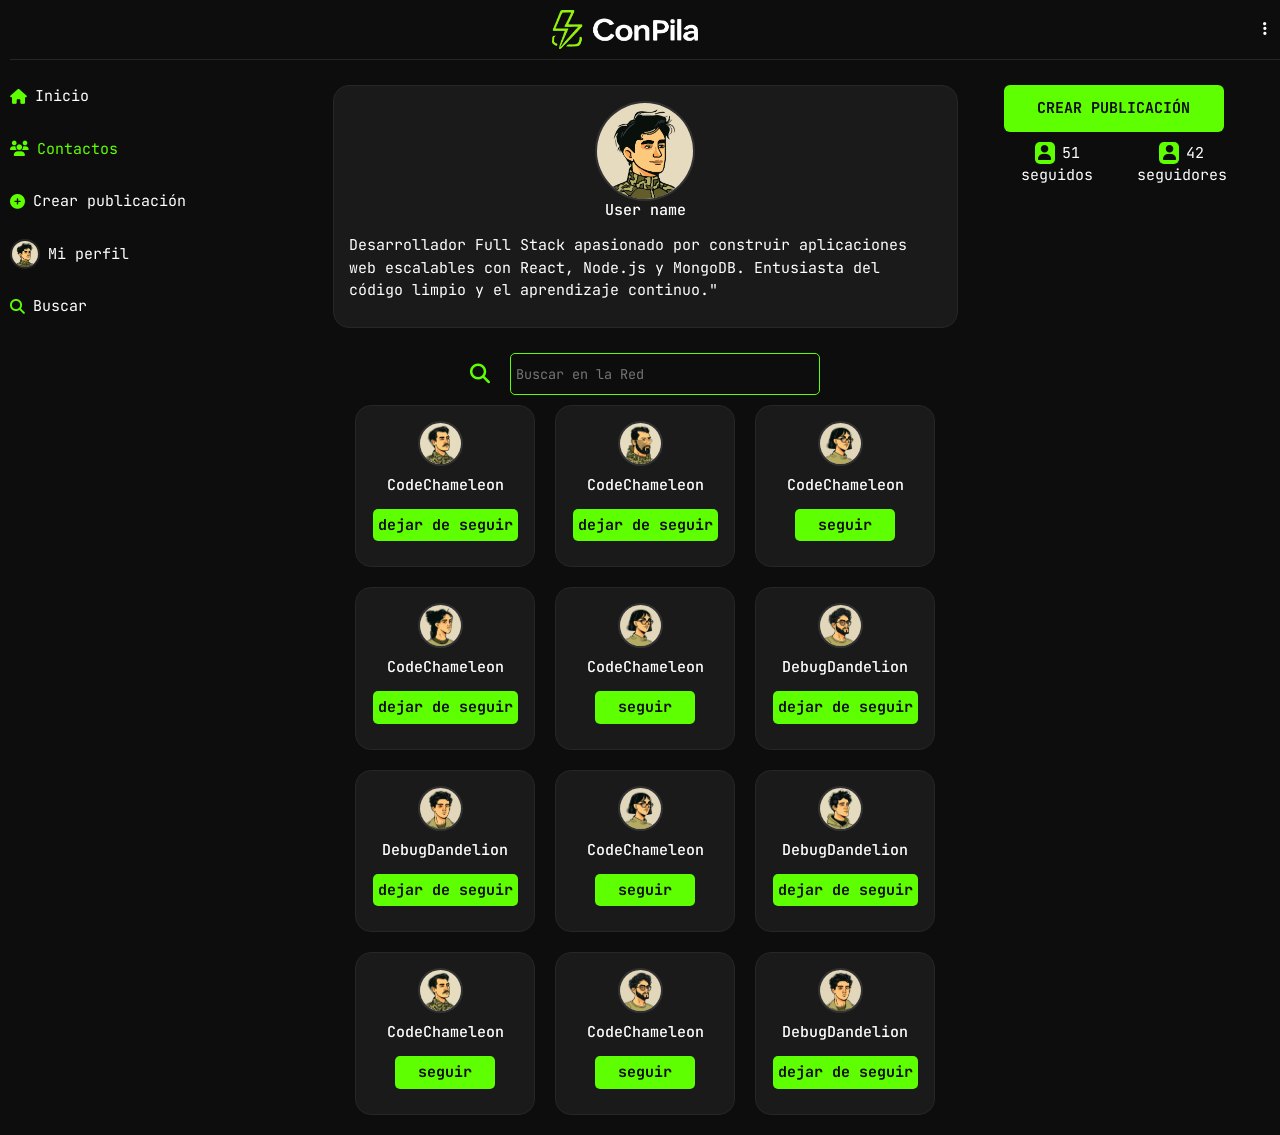
==== commit feb0912d: "Se da esilo con display flex inline nowrap a las cards de contactos en contacts.html" ====
--- a/contacts.html
+++ b/contacts.html
@@ -120,6 +120,13 @@
         </div>
         <div class="user-card card-post">
           <div class="user-img-name">
+            <img class="profile-avatar avatar-user-card" src="images/avatar 4.png" alt="avatar" />
+            <h4 class="user-name">CodeChameleon</h4>
+          </div>
+          <button class="btn-follow">seguir</button>
+        </div>
+        <div class="user-card card-post">
+          <div class="user-img-name">
             <img class="profile-avatar avatar-user-card" src="images/avatar 6.png" alt="avatar" />
             <h4 class="user-name">DebugDandelion</h4>
           </div>
@@ -134,6 +141,13 @@
         </div>
         <div class="user-card card-post">
           <div class="user-img-name">
+            <img class="profile-avatar avatar-user-card" src="images/avatar 4.png" alt="avatar" />
+            <h4 class="user-name">CodeChameleon</h4>
+          </div>
+          <button class="btn-follow">seguir</button>
+        </div>
+        <div class="user-card card-post">
+          <div class="user-img-name">
             <img class="profile-avatar avatar-user-card" src="images/avatar 8.png" alt="avatar" />
             <h4 class="user-name">DebugDandelion</h4>
           </div>
@@ -142,6 +156,20 @@
         <div class="user-card card-post">
           <div class="user-img-name">
             <img class="profile-avatar avatar-user-card" src="images/avatar 2.png" alt="avatar" />
+            <h4 class="user-name">CodeChameleon</h4>
+          </div>
+          <button class="btn-follow">seguir</button>
+        </div>
+        <div class="user-card card-post">
+          <div class="user-img-name">
+            <img class="profile-avatar avatar-user-card" src="images/avatar 6.png" alt="avatar" />
+            <h4 class="user-name">CodeChameleon</h4>
+          </div>
+          <button class="btn-follow">seguir</button>
+        </div>
+        <div class="user-card card-post">
+          <div class="user-img-name">
+            <img class="profile-avatar avatar-user-card" src="images/avatar 7.png" alt="avatar" />
             <h4 class="user-name">DebugDandelion</h4>
           </div>
           <button class="btn-unfollow">dejar de seguir</button>
--- a/css/style.css
+++ b/css/style.css
@@ -181,6 +181,7 @@
 
 .register-link {
     min-width: 245px;
+    margin-top: 2rem;
 }
 
 .input-group {
@@ -488,7 +489,7 @@
     align-items: center;
     justify-content: center;
     margin: 1rem;
-    width: 35%;
+    width: 18rem;
 }
 
 /*REVISAR ESTA PARTE*/
@@ -503,7 +504,10 @@
     padding: 0.5rem;
     margin: 1rem auto;
     flex-wrap: nowrap;
-    
+}
+
+.btn-unfollow , .btn-follow {
+    min-width: 10rem;
 }
 
 .user-img-name {
@@ -808,6 +812,14 @@
         transform: translateY(-2px);
     }
 
+    .following-list {
+        display: flex;
+        flex-direction: row;
+        flex-wrap: wrap;
+        justify-content: center;
+        align-items: center;
+    }
+
     /* Terminos y condiciones*/
 
     #terms-and-conditions-header{
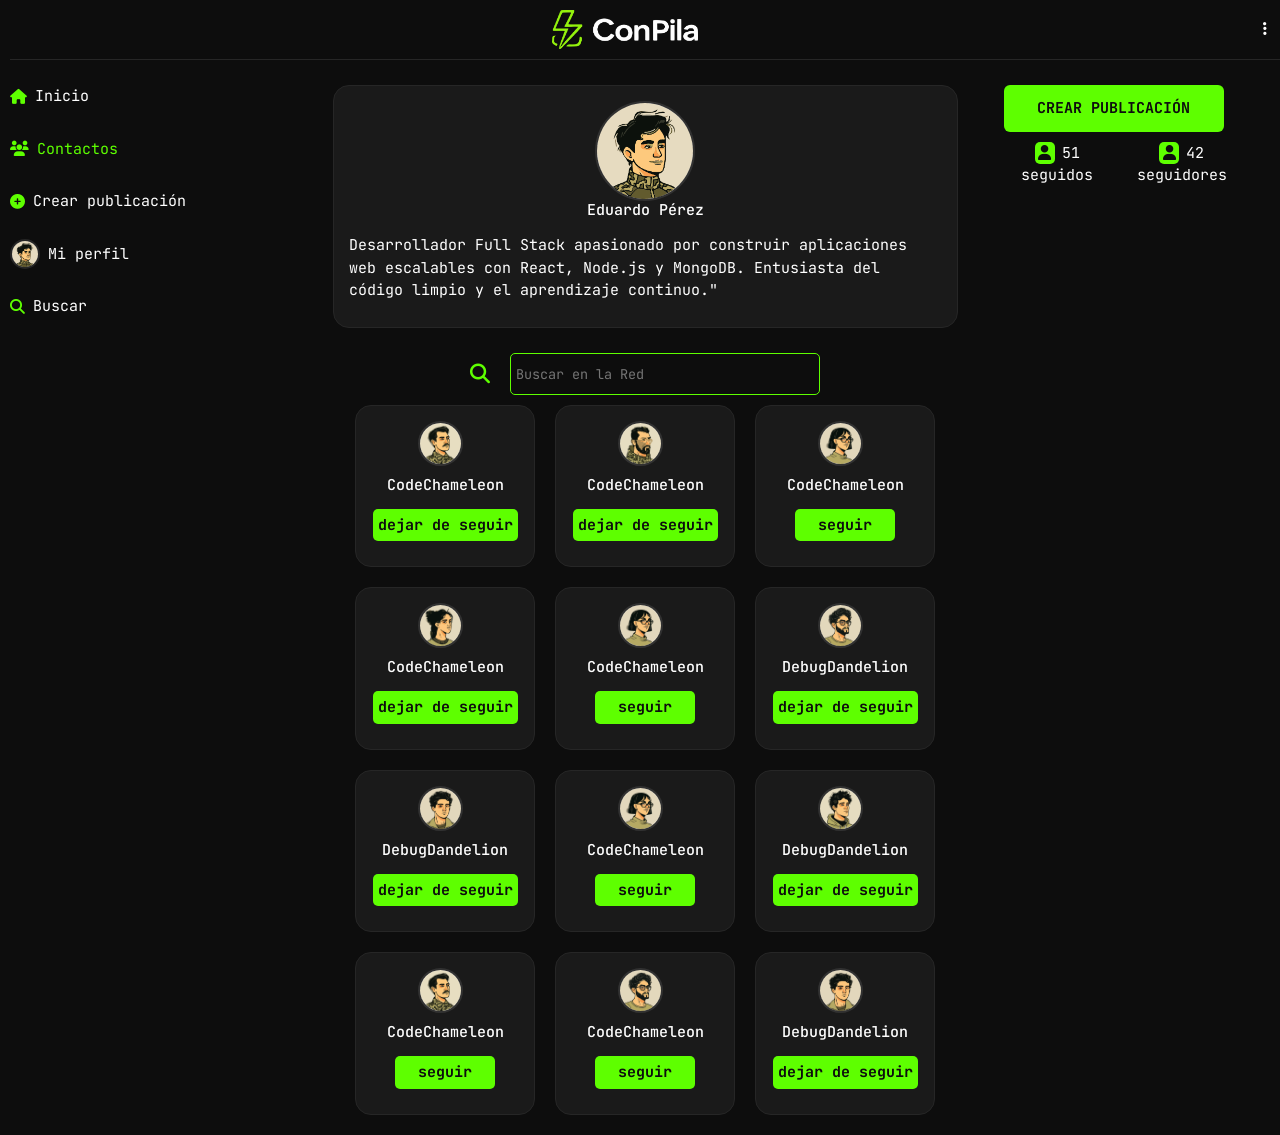
==== commit 1e5a86d0: "feature: agregado mockup de publicaciones y comentarios en home, profile y contacts  + se agraga ima" ====
--- a/contacts.html
+++ b/contacts.html
@@ -1,14 +1,18 @@
-<!doctype html>
+<!DOCTYPE html>
 <html lang="es">
   <head>
     <meta charset="UTF-8" />
+    <meta http-equiv="X-UA-Compatible" content="IE=edge">
     <meta name="viewport" content="width=device-width, initial-scale=1.0" />
-
+    
+    <meta name="keywords" content="ConPila, contactos, contacts, comunidad, red social, tecnología, desarrollo de software, programación">
+    <meta name="description" content="Descubre y conecta con otros miembros de la comunidad tecnológica
+     en ConPila. Sigue a tus seguidores y descubre nuevos talentos.">
   <!-- Bootstrap -->
   <link rel="stylesheet" href="css/reset.css">
   <link rel="stylesheet" href="https://cdn.jsdelivr.net/npm/bootstrap@5.3.3/dist/css/bootstrap.min.css" />
   <link rel="stylesheet" href="css/style.css" />
-  <title>Contactos</title>
+  <title>Contactos - ConPila | Red social para entusiastas de la tecnología</title>
   
   </head>
   <body class="own-container components">
@@ -16,7 +20,7 @@
     <header class="header" id="grid-header">
       <div></div>
       <div class="header-logo logo">
-        <img src="images/logo_horizontal.png" alt="logo" />
+        <img src="images/logo_horizontal.png" alt="logo conpila con rayo de color verde" />
       </div>
       <div class="menu-container dropdown">
         <button
@@ -43,7 +47,7 @@
         <div class="profile-avatar-large">
           <img class="profile-avatar avatar-contacts-page" src="images/avatar 1.png" alt="avatar" />
         </div>
-        <h4 class="user-name">User name</h4>
+        <h4 class="user-name">Eduardo Pérez</h4>
         <p class="user-bio">
           Desarrollador Full Stack apasionado por construir aplicaciones web
           escalables con React, Node.js y MongoDB. Entusiasta del código limpio
--- a/css/style.css
+++ b/css/style.css
@@ -625,6 +625,10 @@
 
 /* Terminos y condiciones*/
 
+.terms-and-conditios-container {
+    margin-top: 8rem;
+}
+
 .terms-and-conditios-title{
     text-align: center;
 }
@@ -636,7 +640,22 @@
     border: 0rem solid var(--cp-border);
     border-radius: 2rem;
     padding: 1.5rem;
-    
+    max-height: 65rem;
+    overflow-y: scroll;
+    
+    
+}
+.terms-and-conditions-card::-webkit-scrollbar {
+    width: 1rem;
+}
+
+.terms-and-conditions-card::-webkit-scrollbar-track {
+    background-color: var(--cp-charcoal);
+}
+
+.terms-and-conditions-card::-webkit-scrollbar-thumb {
+    background-color: var(--cp-green);
+    border-radius: 1rem;
 }
 .terms-and-conditios-text{
     text-align: justify;
@@ -840,10 +859,26 @@
         border: 0rem solid var(--cp-border);
         border-radius: 2rem;
         padding: 1.5rem;
-
+        max-height: 55rem;
+        overflow-y: scroll;
+        
+
+    }
+
+    .terms-and-conditions-card::-webkit-scrollbar {
+        width: 1rem;
+    }
+    
+    .terms-and-conditions-card::-webkit-scrollbar-track {
+        background-color: var(--cp-charcoal);
+    }
+    
+    .terms-and-conditions-card::-webkit-scrollbar-thumb {
+        background-color: var(--cp-green);
+        border-radius: 1rem;
     }
     .terms-and-conditios-text{
-        text-align: justify;
+            text-align: justify;
     }
 
     .terms-bottom{
